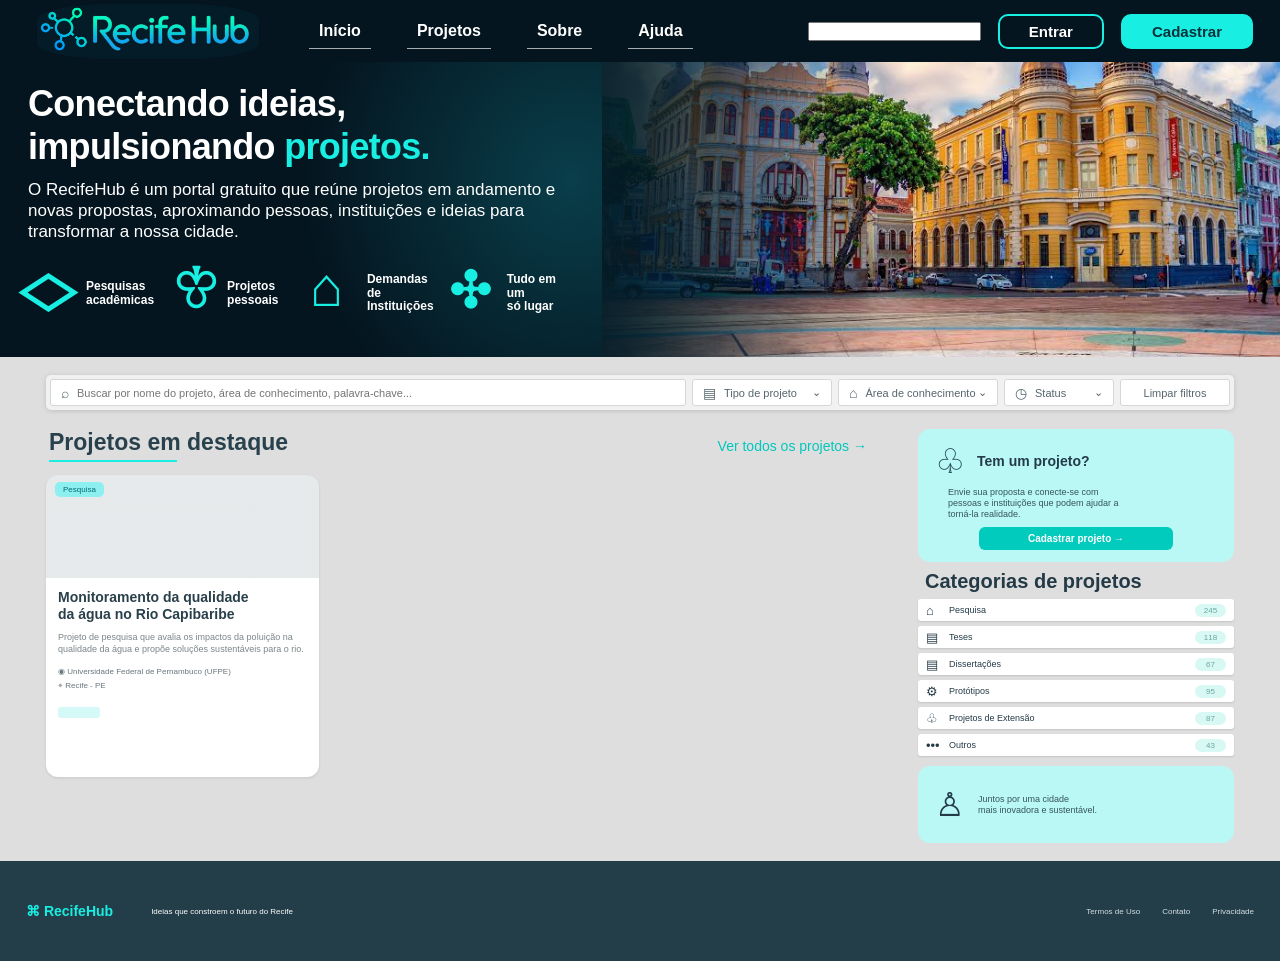
==== index.html @ e1ccffc2 "Add files via upload" ====
<!DOCTYPE html>
<html lang="pt-BR">
<head>
  <meta charset="UTF-8">
  <meta name="viewport" content="width=device-width, initial-scale=1.0">
  <title>RecifeHub</title>
  <link rel="stylesheet" href="style.css">
  <script>
    function irParaLogin() {
        window.location.href = "login.html";
    }

    function irParaCadastro() {
        window.location.href = "cadastro.html";
    }
</script>
  
</head>

<body>

  <header>
 <img src="recifehub.png" alt="imagemlogo" class="logo">
    </a>

    <nav class="nav">
      <a href="#">Início</a>
      <a href="#">Projetos</a>
      <a href="#">Sobre</a>
      <a href="#">Ajuda</a>
    </nav>

    <div class="header-actions">
      <div class="search-wrap">
        <input class="search-mini" type="search" aria-label="Pesquisar">
      </div>
      <button class="btn btn-login" onclick="window.location.href='login.html'">
    Entrar
</button>

<button class="btn btn-register" onclick="window.location.href='cadastro.html'">
    Cadastrar
</button>
    </div>
  </header>

  <section class="hero">
    <div class="hero-content">
      <h1>Conectando ideias,<br>impulsionando <span>projetos.</span></h1>

      <p class="hero-description">
        O RecifeHub é um portal gratuito que reúne projetos em andamento
        e novas propostas, aproximando pessoas, instituições e ideias para
        transformar a nossa cidade.
      </p>

      <div class="features">
        <div class="feature">
          <span class="feature-icon cap"></span>
          <span>Pesquisas<br>acadêmicas</span>
        </div>

        <div class="feature">
          <span class="feature-icon bulb"></span>
          <span>Projetos<br>pessoais</span>
        </div>

        <div class="feature">
          <span class="feature-icon bank"></span>
          <span>Demandas de<br>Instituições</span>
        </div>

        <div class="feature">
          <span class="feature-icon network"></span>
          <span>Tudo em um<br>só lugar</span>
        </div>
      </div>
    </div>

    <div class="hero-photo"></div>
  </section>

  <main>
    <div class="filters">
      <label class="filter">
        <span class="filter-icon">⌕</span>
        <input type="text" placeholder="Buscar por nome do projeto, área de conhecimento, palavra-chave...">
      </label>

      <div class="filter">
        <span class="filter-icon">▤</span>
        Tipo de projeto <span style="margin-left:auto">⌄</span>
      </div>

      <div class="filter">
        <span class="filter-icon">⌂</span>
        Área de conhecimento <span style="margin-left:auto">⌄</span>
      </div>

      <div class="filter">
        <span class="filter-icon">◷</span>
        Status <span style="margin-left:auto">⌄</span>
      </div>

      <button class="filter clear">Limpar filtros</button>
    </div>

    <div class="layout">
      <section>
        <div class="section-heading">
          <h2>Projetos em destaque</h2>
          <a href="#" class="all-projects">Ver todos os projetos →</a>
        </div>

        <article class="project-card">
          <div class="project-image">
            <span class="tag">Pesquisa</span>
          </div>

          <div class="project-body">
            <h3>Monitoramento da qualidade<br>da água no Rio Capibaribe</h3>

            <p>
              Projeto de pesquisa que avalia os impactos
              da poluição na qualidade da água e propõe
              soluções sustentáveis para o rio.
            </p>

            <div class="project-info">
              <div>◉ Universidade Federal de Pernambuco (UFPE)</div>
              <div>⌖ Recife - PE</div>
            </div>

            <div class="placeholder-tag"></div>
          </div>
        </article>
      </section>

      <aside>
        <div class="side-card">
          <div class="side-card-top">
            <span class="side-card-icon">♧</span>
            <h3>Tem um projeto?</h3>
          </div>

          <p>
            Envie sua proposta e conecte-se
            com pessoas e instituições que podem
            ajudar a torná-la realidade.
          </p>

          <a href="#" class="side-btn">Cadastrar projeto →</a>
        </div>

        <h2 class="categories-title">Categorias de projetos</h2>

        <div class="category">
          <span class="cat-icon">⌂</span>
          Pesquisa
          <span class="count">245</span>
        </div>

        <div class="category">
          <span class="cat-icon">▤</span>
          Teses
          <span class="count">118</span>
        </div>

        <div class="category">
          <span class="cat-icon">▤</span>
          Dissertações
          <span class="count">67</span>
        </div>

        <div class="category">
          <span class="cat-icon">⚙</span>
          Protótipos
          <span class="count">95</span>
        </div>

        <div class="category">
          <span class="cat-icon">♧</span>
          Projetos de Extensão
          <span class="count">87</span>
        </div>

        <div class="category">
          <span class="cat-icon">•••</span>
          Outros
          <span class="count">43</span>
        </div>

        <div class="side-card city-card">
          <span class="city-icon">♙</span>
          <p>
            Juntos por uma cidade<br>
            mais inovadora e sustentável.
          </p>
        </div>
      </aside>
    </div>
  </main>

  <footer>
    <div class="footer-logo">⌘ RecifeHub</div>
    <div>Ideias que constroem o futuro do Recife</div>

    <div class="footer-links">
      <a href="#">Termos de Uso</a>
      <a href="#">Contato</a>
      <a href="#">Privacidade</a>
    </div>
  </footer>

</body>
</html>
---- style.css ----
* {
      box-sizing: border-box;
      margin: 0;
      padding: 0;
    }

    :root {
      --dark: #04151F;
      --dark-2: #04151F;
      --cyan: #19eee2;
      --cyan-light: #b9f8f5;
      --text: #243b47;
      --muted: #74838a;
      --bg: #dedede;
      --white: #ffffff;
      --border: #d3d8da;
    }

    body {
      font-family: Arial, Helvetica, sans-serif;
      background: var(--bg);
      color: var(--text);
    }

    a {
      color: inherit;
      text-decoration: none;
    }

    /* ===== CABEÇALHO ===== */
    header {
      height: 62px;
      background: var(--dark);
      color: white;
      display: flex;
      align-items: center;
      padding: 0 27px;
      gap: 40px;
    }

    .logo {
    height: 75px;
    padding: 10px;
    border-radius: 35%;
    }

    .logo-icon {
      width: 38px;
      height: 38px;
      position: relative;
    }

    .logo-icon::before,
    .logo-icon::after {
      content: "";
      position: absolute;
      border: 2px solid var(--cyan);
      border-radius: 50%;
    }

    .logo-icon::before {
      width: 9px;
      height: 9px;
      left: 13px;
      top: 13px;
      box-shadow:
        -11px -8px 0 -1px var(--dark),
        -11px -8px 0 1px var(--cyan),
        13px -11px 0 -1px var(--dark),
        13px -11px 0 1px var(--cyan),
        15px 10px 0 -1px var(--dark),
        15px 10px 0 1px var(--cyan),
        -14px 12px 0 -1px var(--dark),
        -14px 12px 0 1px var(--cyan);
    }

    .nav {
      display: flex;
      gap: 36px;
      align-items: center;
      height: 100%;
    }

    .nav a {
      font-weight: 700;
      padding: 8px 10px;
      border-bottom: 1px solid rgba(255,255,255,.65);
    }

    .nav a:hover {
      color: var(--cyan);
      border-color: var(--cyan);
    }

    .header-actions {
      margin-left: auto;
      display: flex;
      align-items: center;
      gap: 17px;
    }

 
    
    
    

    .btn {
      height: 35px;
      padding: 0 29px;
      border-radius: 10px;
      font-weight: 700;
      font-size: 15px;
      cursor: pointer;
    }

    .btn-login {
      background: transparent;
      color: white;
      border: 2px solid var(--cyan);
    }

    .btn-register {
      background: var(--cyan);
      color: #06303a;
      border: 2px solid var(--cyan);
    }

    /* ===== HERO ===== */
    .hero {
      min-height: 295px;
      display: grid;
      grid-template-columns: 47% 53%;
      background: var(--dark);
      color: white;
    }

    .hero-content {
      padding: 20px 28px 15px;
      position: relative;
      z-index: 2;
      background:
        radial-gradient(circle at 95% 40%, rgba(11,80,93,.7), transparent 45%),
        var(--dark);
    }

    .hero h1 {
      max-width: 610px;
      font-size: 36px;
      line-height: 1.2;
      margin-bottom: 12px;
      letter-spacing: -.7px;
    }

    .hero h1 span {
      color: var(--cyan);
    }

    .hero-description {
      max-width: 610px;
      font-size: 17px;
      line-height: 1.22;
      margin-bottom: 27px;
    }

    .features {
      display: grid;
      grid-template-columns: repeat(4, 1fr);
      gap: 15px;
      max-width: 620px;
    }

    .feature {
      display: flex;
      align-items: center;
      gap: 10px;
      font-size: 12px;
      font-weight: 700;
      line-height: 1.15;
    }

    .feature-icon {
      color: var(--cyan);
      width: 48px;
      height: 48px;
      flex: 0 0 48px;
      position: relative;
    }

    .feature-icon.cap::before {
      content: "◇";
      position: absolute;
      font-size: 48px;
      transform: scaleX(1.55);
      left: 1px;
      top: -8px;
    }

    .feature-icon.bulb::before {
      content: "♧";
      position: absolute;
      font-size: 55px;
      left: 2px;
      top: -15px;
      transform: rotate(180deg);
    }

    .feature-icon.bank::before {
      content: "⌂";
      position: absolute;
      font-size: 55px;
      left: 1px;
      top: -14px;
    }

    .feature-icon.network::before {
      content: "✣";
      position: absolute;
      font-size: 50px;
      left: 0;
      top: -7px;
    }

    .hero-photo {
      position: relative;
      overflow: hidden;
      background:
        linear-gradient(90deg, rgba(4,31,42,.82) 0%, rgba(4,31,42,.35) 20%, rgba(4,31,42,0) 45%),
        url("images.jpeg")
        center/cover no-repeat;
    }

    .hero-photo::after {
      content: "";
      position: absolute;
      inset: 0;
      background: linear-gradient(90deg, rgba(3,28,38,.75), transparent 34%);
      pointer-events: none;
    }

    /* ===== CONTEÚDO ===== */
    main {
      padding: 18px 46px 10px;
    }

    .filters {
      display: grid;
      grid-template-columns: 1fr 140px 160px 110px 110px;
      gap: 6px;
      background: #f1f1f1;
      border-radius: 5px;
      padding: 4px;
      box-shadow: 0 1px 5px rgba(0,0,0,.14);
      margin-bottom: 19px;
    }

    .filter {
      height: 27px;
      border: 1px solid #d3d7d9;
      border-radius: 3px;
      background: white;
      color: #56666d;
      display: flex;
      align-items: center;
      padding: 0 10px;
      font-size: 11px;
    }

    .filter input {
      width: 100%;
      border: 0;
      outline: 0;
      font-size: 11px;
    }

    .filter-icon {
      margin-right: 8px;
      font-size: 14px;
    }

    .clear {
      justify-content: center;
    }

    .layout {
      display: grid;
      grid-template-columns: 1fr 316px;
      gap: 48px;
    }

    .section-heading {
      display: flex;
      justify-content: space-between;
      align-items: center;
      margin: 0 3px 13px;
    }

    .section-heading h2 {
      font-size: 23px;
      color: #29414c;
    }

    .section-heading h2::after {
      content: "";
      display: block;
      width: 128px;
      height: 2px;
      margin-top: 4px;
      background: var(--cyan);
    }

    .all-projects {
      color: #00c7bd;
      font-size: 14px;
      font-weight: 500;
    }

    .project-card {
      width: 273px;
      min-height: 302px;
      background: white;
      border-radius: 12px;
      overflow: hidden;
      box-shadow: 0 1px 3px rgba(0,0,0,.1);
    }

    .project-image {
      height: 103px;
      background:
        linear-gradient(rgba(10,45,58,.1), rgba(10,45,58,.1)),
        url("https://images.unsplash.com/photo-1516939884455-1445c8652f83?auto=format&fit=crop&w=700&q=85")
        center/cover;
      position: relative;
    }

    .tag {
      position: absolute;
      top: 7px;
      left: 9px;
      background: #8eeff0;
      color: #006d70;
      border-radius: 5px;
      padding: 3px 8px;
      font-size: 8px;
    }

    .project-body {
      padding: 11px 12px;
    }

    .project-body h3 {
      font-size: 14px;
      line-height: 1.18;
      margin-bottom: 9px;
      color: #29404a;
    }

    .project-body p {
      color: #7b8589;
      font-size: 9px;
      line-height: 1.35;
      margin-bottom: 10px;
    }

    .project-info {
      color: #68757a;
      font-size: 8px;
      line-height: 1.7;
    }

    .project-info div::before {
      margin-right: 5px;
    }

    .placeholder-tag {
      width: 42px;
      height: 11px;
      border-radius: 3px;
      background: #d5f9f6;
      margin-top: 14px;
    }

    /* ===== LATERAL ===== */
    .side-card {
      background: var(--cyan-light);
      border-radius: 12px;
      padding: 12px 17px;
      min-height: 115px;
      margin-bottom: 8px;
    }

    .side-card-top {
      display: flex;
      align-items: center;
      gap: 12px;
      margin-bottom: 6px;
    }

    .side-card-icon {
      font-size: 34px;
      color: #264a54;
    }

    .side-card h3 {
      font-size: 14px;
    }

    .side-card p {
      font-size: 9px;
      line-height: 1.2;
      margin-left: 13px;
      max-width: 180px;
      color: #36545c;
    }

    .side-btn {
      display: block;
      background: #00cbbd;
      color: white;
      text-align: center;
      border-radius: 6px;
      font-size: 10px;
      padding: 6px;
      margin: 8px auto 0;
      width: 194px;
      font-weight: 700;
    }

    .categories-title {
      font-size: 20px;
      margin: 6px 7px 6px;
    }

    .category {
      height: 22px;
      background: white;
      border-radius: 3px;
      margin-bottom: 5px;
      display: flex;
      align-items: center;
      padding: 0 8px;
      font-size: 9px;
      box-shadow: 0 1px 2px rgba(0,0,0,.12);
    }

    .category .cat-icon {
      width: 23px;
      font-size: 13px;
    }

    .category .count {
      margin-left: auto;
      min-width: 31px;
      text-align: center;
      border-radius: 8px;
      background: #d7f8f3;
      color: #6ba6a0;
      font-size: 8px;
      padding: 2px 5px;
    }

    .city-card {
      margin-top: 10px;
      min-height: 77px;
      display: flex;
      align-items: center;
      gap: 13px;
      padding: 10px 17px;
    }

    .city-icon {
      font-size: 33px;
    }

    .city-card p {
      margin: 0;
      font-size: 9px;
      max-width: 150px;
    }

    /* ===== RODAPÉ ===== */
    footer {
      height: 100px;
      background: #233e49;
      color: white;
      display: flex;
      align-items: center;
      padding: 0 26px;
      font-size: 8px;
    }

    .footer-logo {
      color: var(--cyan);
      font-size: 14px;
      font-weight: 700;
      margin-right: 38px;
    }

    .footer-links {
      margin-left: auto;
      display: flex;
      gap: 22px;
      color: #d4dfe1;
    }

    /* ===== RESPONSIVIDADE ===== */
    @media (max-width: 1100px) {
      header {
        gap: 15px;
      }

      .logo {
        min-width: 160px;
      }

      .nav {
        gap: 12px;
      }

      .search-mini {
        width: 200px;
      }

      .hero {
        grid-template-columns: 55% 45%;
      }

      .features {
        gap: 5px;
      }

      .layout {
        gap: 25px;
      }
    }

    @media (max-width: 800px) {
      header {
        height: auto;
        min-height: 62px;
        flex-wrap: wrap;
        padding: 10px 18px;
      }

      .nav {
        order: 3;
        width: 100%;
        justify-content: center;
      }

      .header-actions {
        margin-left: auto;
      }

      .search-wrap {
        display: none;
      }

      .hero {
        grid-template-columns: 1fr;
      }

      .hero-photo {
        height: 230px;
        order: -1;
      }

      .features {
        grid-template-columns: repeat(2, 1fr);
      }

      .layout {
        grid-template-columns: 1fr;
      }

      .project-card {
        width: 100%;
        max-width: 360px;
      }

      main {
        padding: 15px 20px;
      }

      .filters {
        grid-template-columns: 1fr 1fr;
      }
    }

    @media (max-width: 480px) {
      .logo {
        font-size: 24px;
      }

      .btn {
        padding: 0 14px;
      }

      .hero h1 {
        font-size: 29px;
      }

      .hero-description {
        font-size: 15px;
      }

      .filters {
        grid-template-columns: 1fr;
      }

      .section-heading {
        gap: 10px;
      }

      .section-heading h2 {
        font-size: 19px;
      }

      .all-projects {
        font-size: 12px;
      }

      .footer-links {
        display: none;
      }
    }
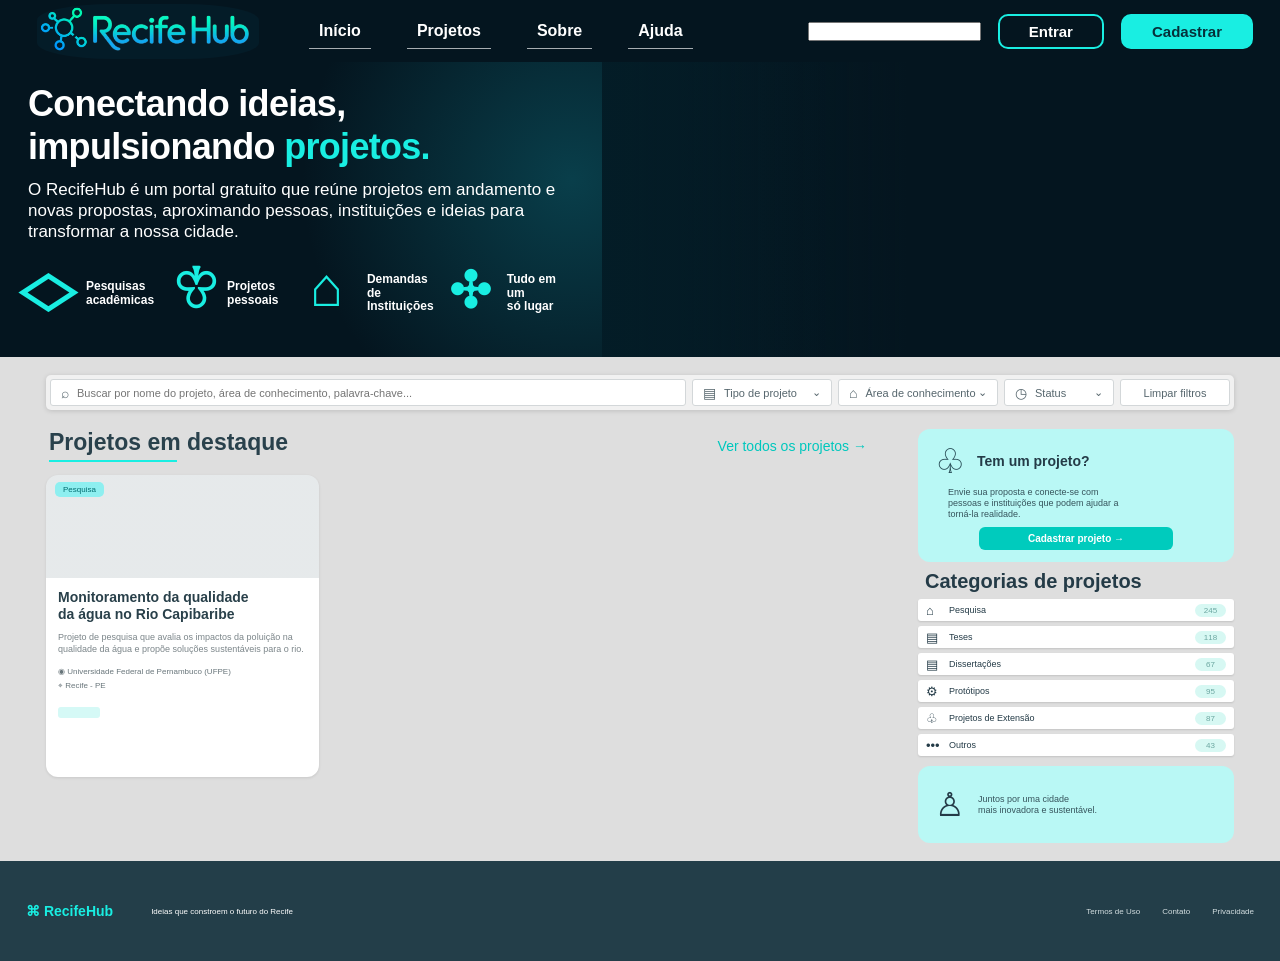
==== commit 3ca356cd: "organiza pastas e adiciona .gitignore" ====
--- a/index.html
+++ b/index.html
@@ -20,7 +20,7 @@
 <body>
 
   <header>
- <img src="recifehub.png" alt="imagemlogo" class="logo">
+ <img src="imagens/recifehub.png" alt="imagemlogo" class="logo">
     </a>
 
     <nav class="nav">
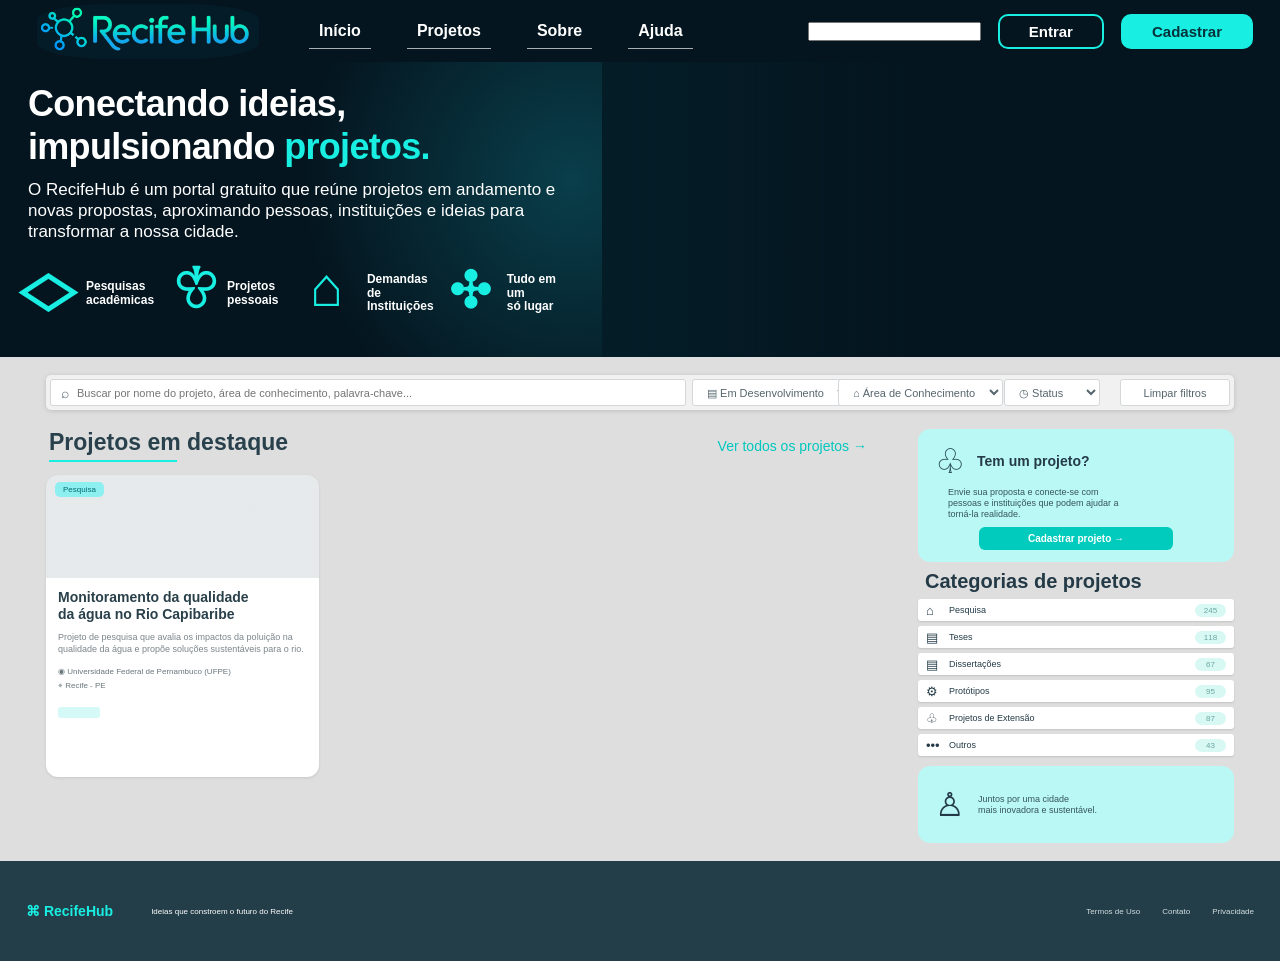
==== commit db08d87d: "Implement filter clearing functionality in index.html Forma feitas alterações nas barras de buscar, " ====
--- a/index.html
+++ b/index.html
@@ -13,6 +13,18 @@
     function irParaCadastro() {
         window.location.href = "cadastro.html";
     }
+
+    function limparFiltros() {
+    // Limpa os campos de texto
+    document.querySelectorAll('.filters input[type="text"]').forEach(campo => {
+        campo.value = "";
+    });
+
+    // Volta os selects para a primeira opção
+    document.querySelectorAll('.filters select').forEach(select => {
+        select.selectedIndex = 0;
+    });
+}
 </script>
   
 </head>
@@ -87,22 +99,35 @@
         <input type="text" placeholder="Buscar por nome do projeto, área de conhecimento, palavra-chave...">
       </label>
 
-      <div class="filter">
-        <span class="filter-icon">▤</span>
-        Tipo de projeto <span style="margin-left:auto">⌄</span>
-      </div>
-
-      <div class="filter">
-        <span class="filter-icon">⌂</span>
-        Área de conhecimento <span style="margin-left:auto">⌄</span>
-      </div>
-
-      <div class="filter">
-        <span class="filter-icon">◷</span>
-        Status <span style="margin-left:auto">⌄</span>
-      </div>
-
-      <button class="filter clear">Limpar filtros</button>
+      <div>
+       <select class="filter" id="subject" name="subject">
+            <option value=" Em Desenvolvimento"><span class="feature-icon">▤ </span>Em Desenvolvimento</option>
+            <option value="Pronto">Pronto</option>
+            <option value="Fase Incial">Fase Incial</option>
+        </select>
+      </div>
+
+      
+
+     <div>
+       <select class="filter" id="subject" name="subject">
+            <option value=" Em Desenvolvimento"><span class="feature-icon">⌂ </span>Área de Conhecimento</option>
+            <option value="Pronto">Pronto</option>
+            <option value="Fase Incial">Fase Incial</option>
+        </select>
+      </div>
+ 
+        <div>
+       <select class="filter" id="subject" name="subject">
+            <option value=" Em Desenvolvimento"><span class="feature-icon">◷ </span>Status</option>
+            <option value="Pronto">Pronto</option>
+            <option value="Fase Incial">Fase Incial</option>
+        </select>
+      </div>
+
+      <button type="button" class="filter clear" onclick="limparFiltros()">
+    Limpar filtros
+</button>
     </div>
 
     <div class="layout">
@@ -213,4 +238,4 @@
   </footer>
 
 </body>
-</html>+</html>
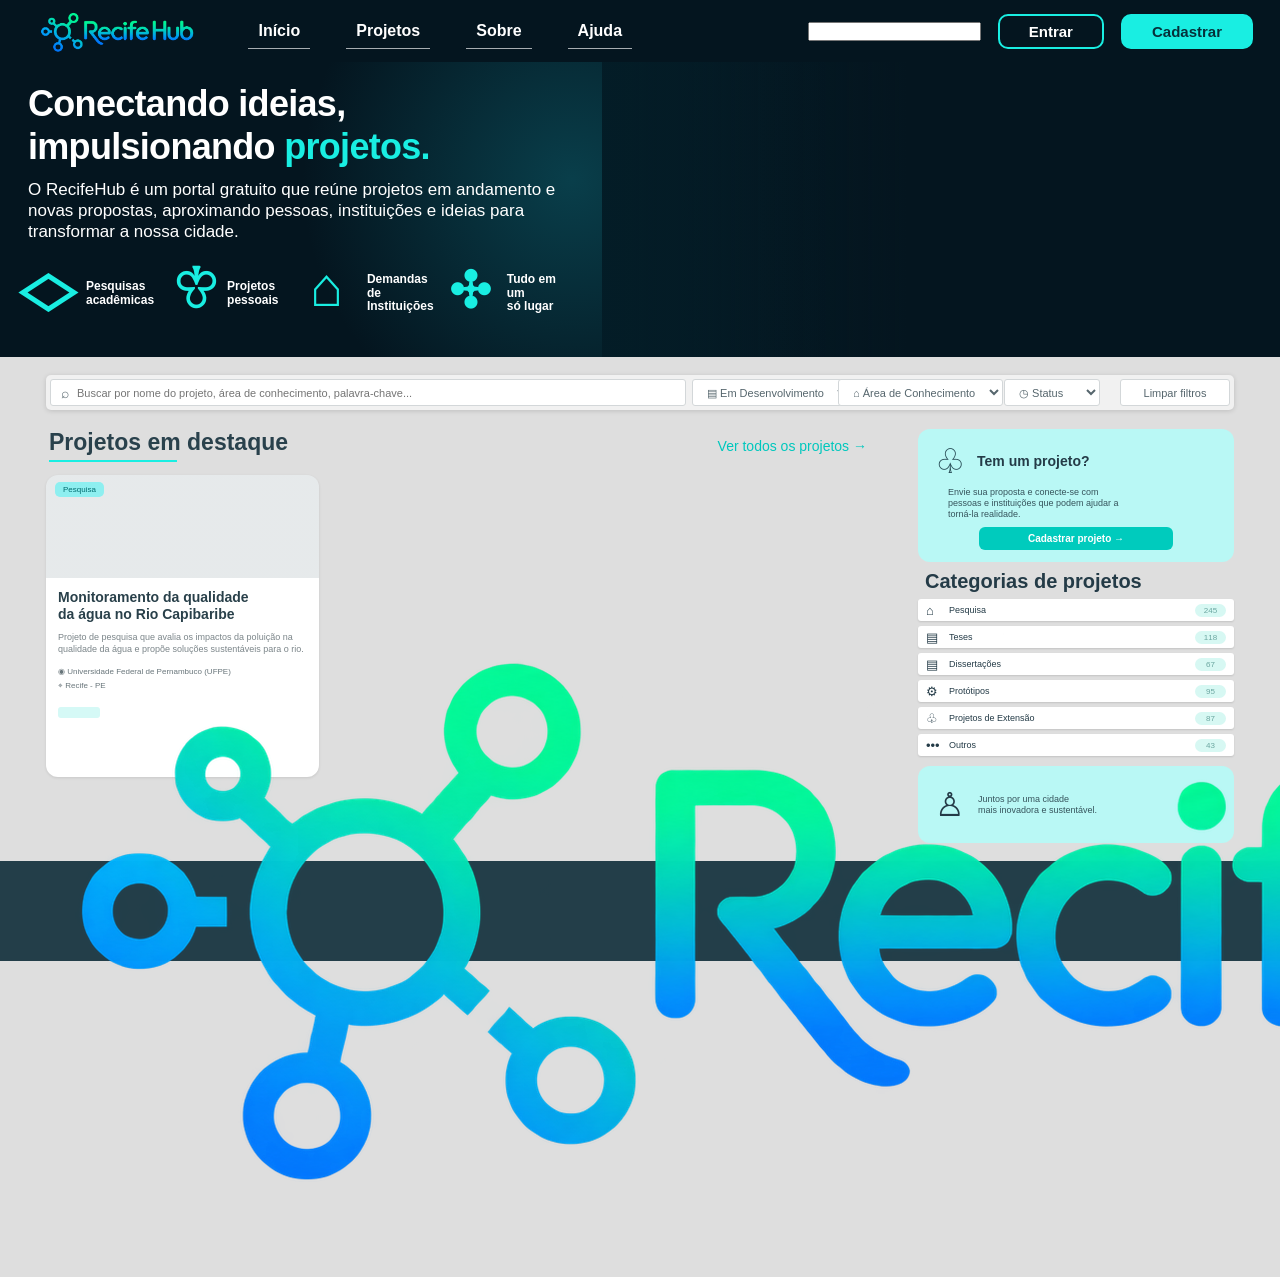
==== commit 71de0b28: "Fix HTML formatting and update image sources" ====
--- a/index.html
+++ b/index.html
@@ -32,7 +32,7 @@
 <body>
 
   <header>
- <img src="imagens/recifehub.png" alt="imagemlogo" class="logo">
+ <img src="imagens/Logo RecifeHub.png" alt="imagemlogo" class="logo">
     </a>
 
     <nav class="nav">
@@ -227,7 +227,7 @@
   </main>
 
   <footer>
-    <div class="footer-logo">⌘ RecifeHub</div>
+    <img src="imagens/Logo RecifeHub.png" alt="logofooter" class="footer-logo">
     <div>Ideias que constroem o futuro do Recife</div>
 
     <div class="footer-links">
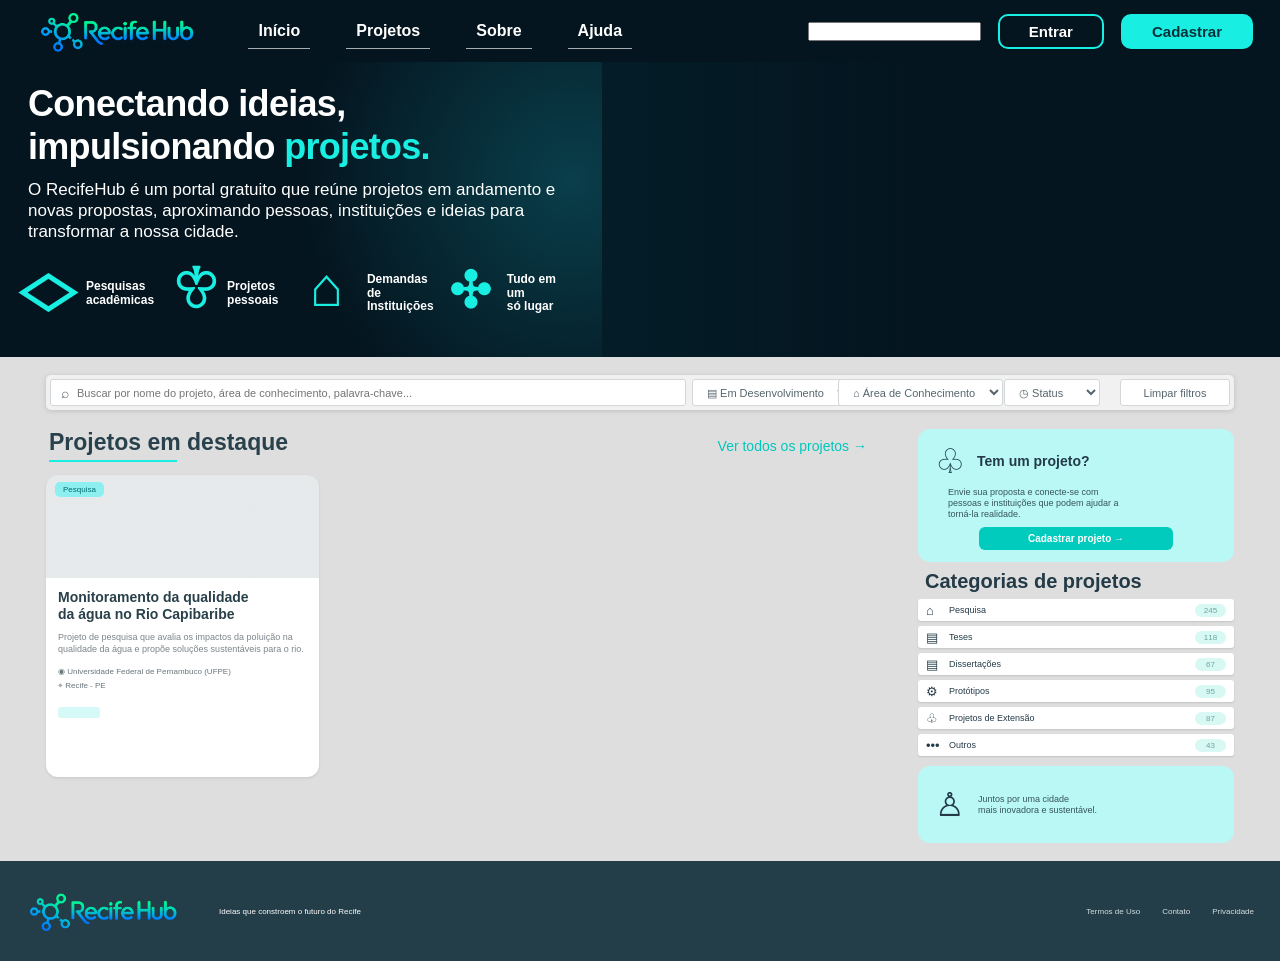
==== commit f28dafc5: "corrige logo recifehub no footer" ====
--- a/index.html
+++ b/index.html
@@ -227,7 +227,7 @@
   </main>
 
   <footer>
-    <img src="imagens/Logo RecifeHub.png" alt="logofooter" class="footer-logo">
+    <img src="imagens/Logo RecifeHub.png" alt="RecifeHub" class="footer-logo">
     <div>Ideias que constroem o futuro do Recife</div>
 
     <div class="footer-links">
--- a/style.css
+++ b/style.css
@@ -489,9 +489,9 @@
     }
 
     .footer-logo {
-      color: var(--cyan);
-      font-size: 14px;
-      font-weight: 700;
+      width: 155px;
+      height: auto;
+      flex-shrink: 0;
       margin-right: 38px;
     }
 
@@ -618,6 +618,10 @@
       .all-projects {
         font-size: 12px;
       }
+      .footer-logo {
+        width: 110px;
+        margin-right: 16px;
+      }
 
       .footer-links {
         display: none;
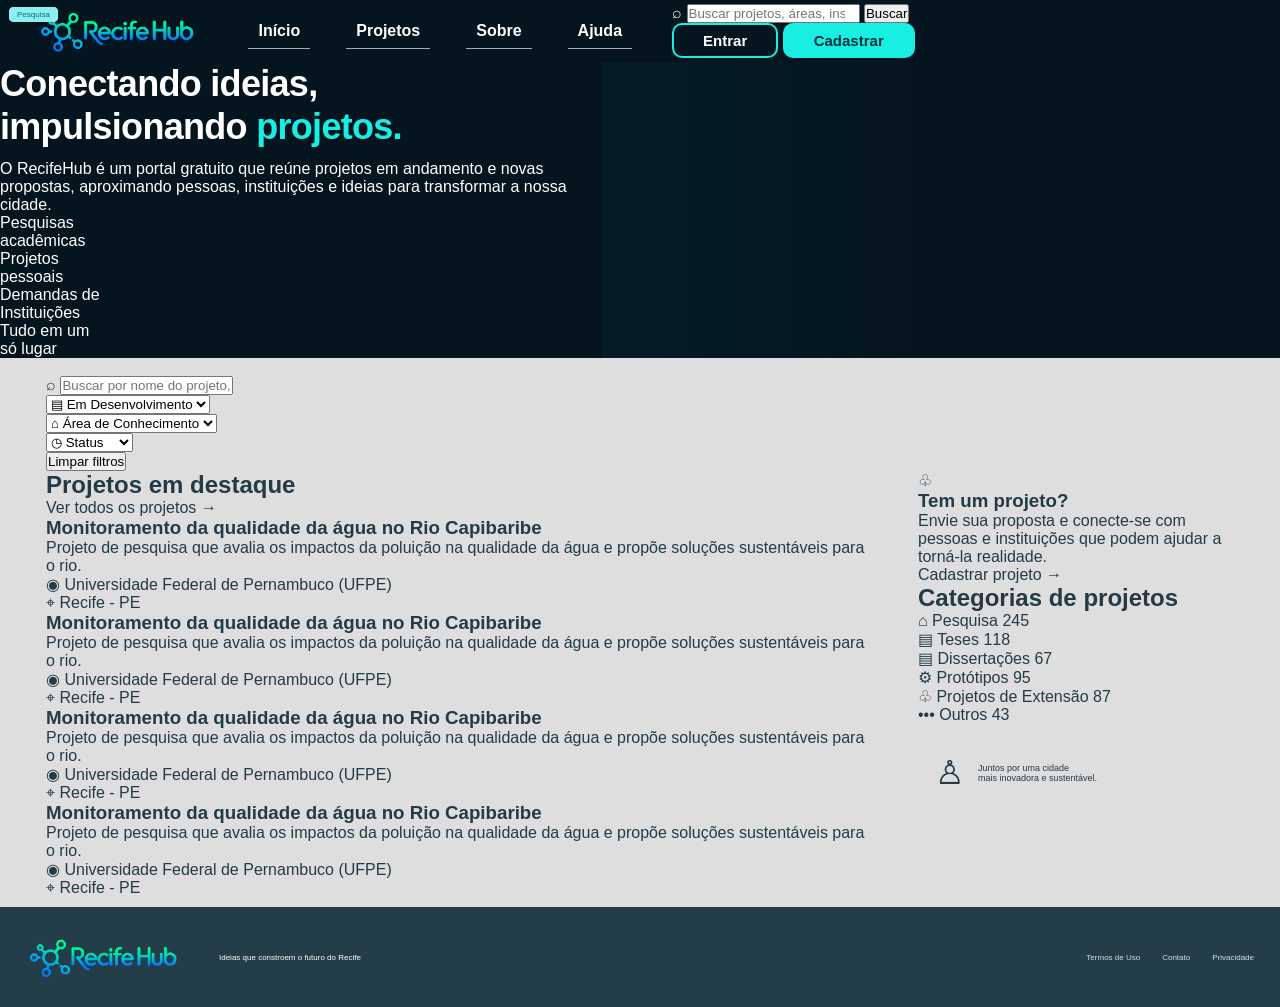
==== commit e83e8f01: "Refactor index.html structure and content Foi feito toda html para facilitar o uso" ====
--- a/index.html
+++ b/index.html
@@ -1,39 +1,20 @@
 <!DOCTYPE html>
 <html lang="pt-BR">
+
 <head>
   <meta charset="UTF-8">
   <meta name="viewport" content="width=device-width, initial-scale=1.0">
   <title>RecifeHub</title>
   <link rel="stylesheet" href="style.css">
   <script>
-    function irParaLogin() {
-        window.location.href = "login.html";
-    }
-
-    function irParaCadastro() {
-        window.location.href = "cadastro.html";
-    }
-
-    function limparFiltros() {
-    // Limpa os campos de texto
-    document.querySelectorAll('.filters input[type="text"]').forEach(campo => {
-        campo.value = "";
-    });
-
-    // Volta os selects para a primeira opção
-    document.querySelectorAll('.filters select').forEach(select => {
-        select.selectedIndex = 0;
-    });
-}
-</script>
-  
+  </script>
 </head>
 
 <body>
 
   <header>
- <img src="imagens/Logo RecifeHub.png" alt="imagemlogo" class="logo">
-    </a>
+    <img src="imagens/Logo RecifeHub.png" alt="imagemlogo" class="logo">
+
 
     <nav class="nav">
       <a href="#">Início</a>
@@ -42,129 +23,205 @@
       <a href="#">Ajuda</a>
     </nav>
 
-    <div class="header-actions">
-      <div class="search-wrap">
-        <input class="search-mini" type="search" aria-label="Pesquisar">
-      </div>
+    <div class="barra">
+      <form class="pesquisa" role="search" action="projetos.html" method="get">
+        <span class="pesquisa-icone" aria-hidden="true">⌕</span>
+        <input type="search" class="pesquisa-barra" name="q" placeholder="Buscar projetos, áreas, instituições..."
+          aria-label="Pesquisar projeto" autocomplete="off">
+        <button type="button" class="pesquisa-limpar" aria-label="Limpar busca" hidden>×</button>
+        <button type="submit" class="pesquisa-btn">Buscar</button>
+      </form>
+
       <button class="btn btn-login" onclick="window.location.href='login.html'">
-    Entrar
-</button>
-
-<button class="btn btn-register" onclick="window.location.href='cadastro.html'">
-    Cadastrar
-</button>
+        Entrar
+      </button>
+
+      <button class="btn btn-register" onclick="window.location.href='cadastro.html'">
+        Cadastrar
+      </button>
     </div>
   </header>
 
   <section class="hero">
-    <div class="hero-content">
+    <div class="hero-conteudo">
       <h1>Conectando ideias,<br>impulsionando <span>projetos.</span></h1>
 
-      <p class="hero-description">
+      <p class="hero-descricao">
         O RecifeHub é um portal gratuito que reúne projetos em andamento
         e novas propostas, aproximando pessoas, instituições e ideias para
         transformar a nossa cidade.
       </p>
 
-      <div class="features">
-        <div class="feature">
-          <span class="feature-icon cap"></span>
+      <div class="caracters">
+        <div class="caracter">
+          <span class="caracter-icone cap"></span>
           <span>Pesquisas<br>acadêmicas</span>
         </div>
 
-        <div class="feature">
-          <span class="feature-icon bulb"></span>
+        <div class="caracter">
+          <span class="caracter-icone bulb"></span>
           <span>Projetos<br>pessoais</span>
         </div>
 
-        <div class="feature">
-          <span class="feature-icon bank"></span>
+        <div class="caracter">
+          <span class="caracter-icone bank"></span>
           <span>Demandas de<br>Instituições</span>
         </div>
 
-        <div class="feature">
-          <span class="feature-icon network"></span>
+        <div class="caracter">
+          <span class="caracter-icone network"></span>
           <span>Tudo em um<br>só lugar</span>
         </div>
       </div>
     </div>
 
     <div class="hero-photo"></div>
+
+
   </section>
-
+  <!-- Conteudo-->
   <main>
-    <div class="filters">
-      <label class="filter">
-        <span class="filter-icon">⌕</span>
+    <!--filtros de pesquisa-->
+    <div class="filtros">
+      <label class="filtro">
+        <span class="filtro-icones">⌕</span>
         <input type="text" placeholder="Buscar por nome do projeto, área de conhecimento, palavra-chave...">
       </label>
 
       <div>
-       <select class="filter" id="subject" name="subject">
-            <option value=" Em Desenvolvimento"><span class="feature-icon">▤ </span>Em Desenvolvimento</option>
-            <option value="Pronto">Pronto</option>
-            <option value="Fase Incial">Fase Incial</option>
+        <select class="filtro" id="subject" name="subject">
+          <option value=" Em Desenvolvimento"><span class="filtro-icones">▤ </span>Em Desenvolvimento</option>
+          <option value="Pronto">Pronto</option>
+          <option value="Fase Incial">Fase Incial</option>
         </select>
       </div>
 
-      
-
-     <div>
-       <select class="filter" id="subject" name="subject">
-            <option value=" Em Desenvolvimento"><span class="feature-icon">⌂ </span>Área de Conhecimento</option>
-            <option value="Pronto">Pronto</option>
-            <option value="Fase Incial">Fase Incial</option>
+
+
+      <div>
+        <select class="filtro" id="subject" name="subject">
+          <option value=" Em Desenvolvimento"><span class="filtro-icones">⌂ </span>Área de Conhecimento</option>
+          <option value="Pronto">Pronto</option>
+          <option value="Fase Incial">Fase Incial</option>
         </select>
       </div>
- 
-        <div>
-       <select class="filter" id="subject" name="subject">
-            <option value=" Em Desenvolvimento"><span class="feature-icon">◷ </span>Status</option>
-            <option value="Pronto">Pronto</option>
-            <option value="Fase Incial">Fase Incial</option>
+
+      <div>
+        <select class="filtro" id="subject" name="subject">
+          <option value=" Em Desenvolvimento"><span class="filtro-icones">◷ </span>Status</option>
+          <option value="Pronto">Pronto</option>
+          <option value="Fase Incial">Fase Incial</option>
         </select>
       </div>
 
-      <button type="button" class="filter clear" onclick="limparFiltros()">
-    Limpar filtros
-</button>
+      <button type="button" class="filtro clear" onclick="limparFiltros()">Limpar filtros</button>
     </div>
 
     <div class="layout">
       <section>
-        <div class="section-heading">
+        <div class="section-cabecalho">
           <h2>Projetos em destaque</h2>
-          <a href="#" class="all-projects">Ver todos os projetos →</a>
-        </div>
-
-        <article class="project-card">
-          <div class="project-image">
-            <span class="tag">Pesquisa</span>
-          </div>
-
-          <div class="project-body">
-            <h3>Monitoramento da qualidade<br>da água no Rio Capibaribe</h3>
-
-            <p>
-              Projeto de pesquisa que avalia os impactos
-              da poluição na qualidade da água e propõe
-              soluções sustentáveis para o rio.
-            </p>
-
-            <div class="project-info">
-              <div>◉ Universidade Federal de Pernambuco (UFPE)</div>
-              <div>⌖ Recife - PE</div>
-            </div>
-
-            <div class="placeholder-tag"></div>
-          </div>
-        </article>
+          <a href="#" class="todos-projetos">Ver todos os projetos →</a>
+        </div>
+
+        <div class="projetos-grid">
+
+    <article class="projeto-card">
+        <div class="projeto-image">
+            <span class="tag">Pesquisa</span>
+        </div>
+
+        <div class="projeto-body">
+            <h3>Monitoramento da qualidade da água no Rio Capibaribe</h3>
+
+            <p>
+                Projeto de pesquisa que avalia os impactos
+                da poluição na qualidade da água e propõe
+                soluções sustentáveis para o rio.
+            </p>
+
+            <div class="projeto-info">
+                <div>◉ Universidade Federal de Pernambuco (UFPE)</div>
+                <div>⌖ Recife - PE</div>
+            </div>
+        </div>
+    </article>
+
+    <!-- Outros projetos seguem o mesmo padrão -->
+     <article class="projeto-card">
+        <div class="projeto-image">
+            <span class="tag">Pesquisa</span>
+        </div>
+
+        <div class="projeto-body">
+            <h3>Monitoramento da qualidade da água no Rio Capibaribe</h3>
+
+            <p>
+                Projeto de pesquisa que avalia os impactos
+                da poluição na qualidade da água e propõe
+                soluções sustentáveis para o rio.
+            </p>
+
+            <div class="projeto-info">
+                <div>◉ Universidade Federal de Pernambuco (UFPE)</div>
+                <div>⌖ Recife - PE</div>
+            </div>
+        </div>
+    </article>
+
+    <!-- Outros projetos seguem o mesmo padrão -->
+     <article class="projeto-card">
+        <div class="projeto-image">
+            <span class="tag">Pesquisa</span>
+        </div>
+
+        <div class="projeto-body">
+            <h3>Monitoramento da qualidade da água no Rio Capibaribe</h3>
+
+            <p>
+                Projeto de pesquisa que avalia os impactos
+                da poluição na qualidade da água e propõe
+                soluções sustentáveis para o rio.
+            </p>
+
+            <div class="projeto-info">
+                <div>◉ Universidade Federal de Pernambuco (UFPE)</div>
+                <div>⌖ Recife - PE</div>
+            </div>
+        </div>
+    </article>
+
+    <!-- Outros projetos seguem o mesmo padrão -->
+      <article class="projeto-card">
+        <div class="projeto-image">
+            <span class="tag">Pesquisa</span>
+        </div>
+
+        <div class="projeto-body">
+            <h3>Monitoramento da qualidade da água no Rio Capibaribe</h3>
+
+            <p>
+                Projeto de pesquisa que avalia os impactos
+                da poluição na qualidade da água e propõe
+                soluções sustentáveis para o rio.
+            </p>
+
+            <div class="projeto-info">
+                <div>◉ Universidade Federal de Pernambuco (UFPE)</div>
+                <div>⌖ Recife - PE</div>
+            </div>
+        </div>
+    </article>
+
+    <!-- Outros projetos seguem o mesmo padrão -->
+
+</div>
       </section>
 
       <aside>
-        <div class="side-card">
-          <div class="side-card-top">
-            <span class="side-card-icon">♧</span>
+        <div class="cartao-lado">
+          <div class="cartao-lado-topo">
+            <span class="cartao-lado-icone">♧</span>
             <h3>Tem um projeto?</h3>
           </div>
 
@@ -174,48 +231,48 @@
             ajudar a torná-la realidade.
           </p>
 
-          <a href="#" class="side-btn">Cadastrar projeto →</a>
-        </div>
-
-        <h2 class="categories-title">Categorias de projetos</h2>
-
-        <div class="category">
+          <a href="#" class="lado-btn">Cadastrar projeto →</a>
+        </div>
+
+        <h2 class="categoria-titulo">Categorias de projetos</h2>
+
+        <div class="categoria">
           <span class="cat-icon">⌂</span>
           Pesquisa
           <span class="count">245</span>
         </div>
 
-        <div class="category">
+        <div class="categoria">
           <span class="cat-icon">▤</span>
           Teses
           <span class="count">118</span>
         </div>
 
-        <div class="category">
+        <div class="categoria">
           <span class="cat-icon">▤</span>
           Dissertações
           <span class="count">67</span>
         </div>
 
-        <div class="category">
+        <div class="categoria">
           <span class="cat-icon">⚙</span>
           Protótipos
           <span class="count">95</span>
         </div>
 
-        <div class="category">
+        <div class="categoria">
           <span class="cat-icon">♧</span>
           Projetos de Extensão
           <span class="count">87</span>
         </div>
 
-        <div class="category">
+        <div class="categoria">
           <span class="cat-icon">•••</span>
           Outros
           <span class="count">43</span>
         </div>
 
-        <div class="side-card city-card">
+        <div class="cartao-lado city-card">
           <span class="city-icon">♙</span>
           <p>
             Juntos por uma cidade<br>
@@ -238,4 +295,5 @@
   </footer>
 
 </body>
+
 </html>
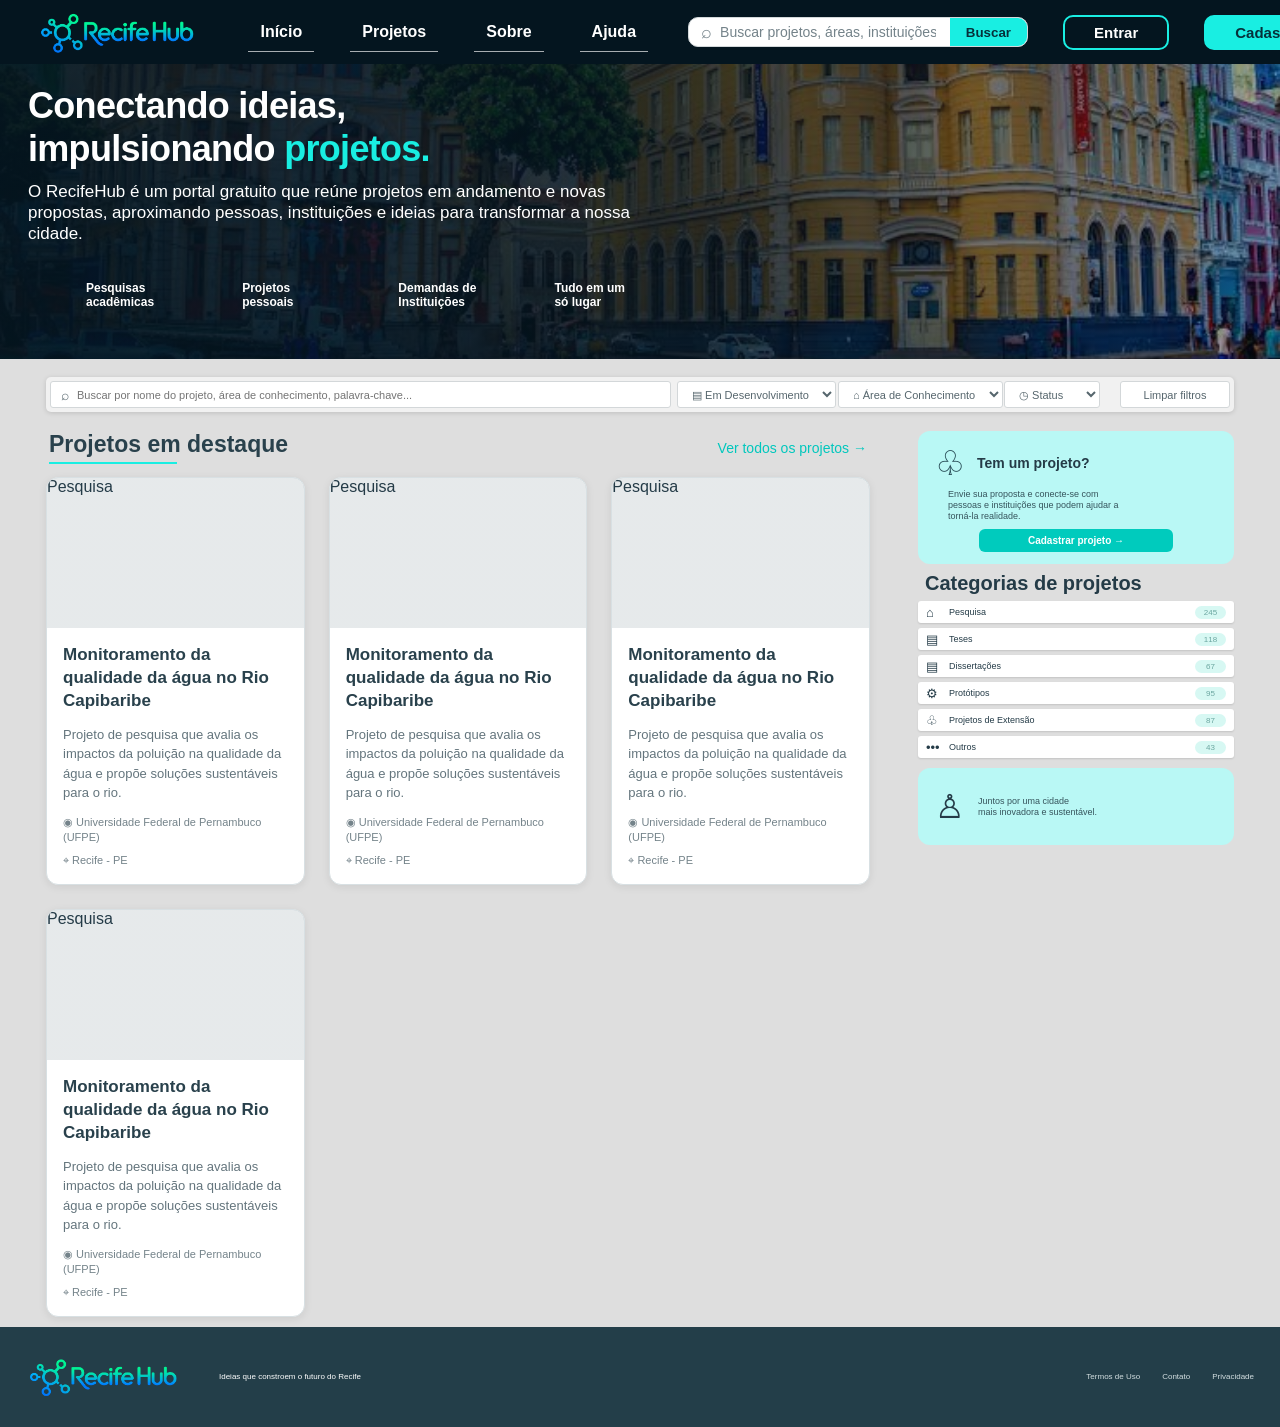
==== commit 6a2ff164: "Update index.html" ====
--- a/index.html
+++ b/index.html
@@ -17,10 +17,10 @@
 
 
     <nav class="nav">
-      <a href="#">Início</a>
-      <a href="#">Projetos</a>
-      <a href="#">Sobre</a>
-      <a href="#">Ajuda</a>
+      <a href="index.html">Início</a>
+      <a href="projetos.html">Projetos</a>
+      <a href="sobre.html">Sobre</a>
+      <a href="ajuda.html">Ajuda</a>
     </nav>
 
     <div class="barra">
--- a/style.css
+++ b/style.css
@@ -1,410 +1,389 @@
-    * {
-      box-sizing: border-box;
-      margin: 0;
-      padding: 0;
-    }
-
-    :root {
-      --dark: #04151F;
-      --dark-2: #04151F;
-      --cyan: #19eee2;
-      --cyan-light: #b9f8f5;
-      --text: #243b47;
-      --muted: #74838a;
-      --bg: #dedede;
-      --white: #ffffff;
-      --border: #d3d8da;
-    }
-
-    body {
-      font-family: Arial, Helvetica, sans-serif;
-      background: var(--bg);
-      color: var(--text);
-    }
-
-    a {
-      color: inherit;
-      text-decoration: none;
-    }
-
-    /* ===== CABEÇALHO ===== */
-    header {
-      height: 62px;
-      background: var(--dark);
-      color: white;
-      display: flex;
-      align-items: center;
-      padding: 0 27px;
-      gap: 40px;
-    }
-
-    .logo {
-    height: 75px;
-    padding: 10px;
-    border-radius: 35%;
-    }
-
-    .logo-icon {
-      width: 38px;
-      height: 38px;
-      position: relative;
-    }
-
-    .logo-icon::before,
-    .logo-icon::after {
-      content: "";
-      position: absolute;
-      border: 2px solid var(--cyan);
-      border-radius: 50%;
-    }
-
-    .logo-icon::before {
-      width: 9px;
-      height: 9px;
-      left: 13px;
-      top: 13px;
-      box-shadow:
-        -11px -8px 0 -1px var(--dark),
-        -11px -8px 0 1px var(--cyan),
-        13px -11px 0 -1px var(--dark),
-        13px -11px 0 1px var(--cyan),
-        15px 10px 0 -1px var(--dark),
-        15px 10px 0 1px var(--cyan),
-        -14px 12px 0 -1px var(--dark),
-        -14px 12px 0 1px var(--cyan);
-    }
-
-    .nav {
-      display: flex;
-      gap: 36px;
-      align-items: center;
-      height: 100%;
-    }
-
-    .nav a {
-      font-weight: 700;
-      padding: 8px 10px;
-      border-bottom: 1px solid rgba(255,255,255,.65);
-    }
-
-    .nav a:hover {
-      color: var(--cyan);
-      border-color: var(--cyan);
-    }
-
-    .header-actions {
-      margin-left: auto;
-      display: flex;
-      align-items: center;
-      gap: 17px;
-    }
-
+ * {
+     box-sizing: border-box;
+     margin: 0;
+     padding: 0;
+ }
+
+ :root {
+     --dark: #04151F;
+     --dark-2: #04151F;
+     --cyan: #19eee2;
+     --cyan-light: #b9f8f5;
+     --text: #243b47;
+     --muted: #74838a;
+     --bg: #dedede;
+     --white: #ffffff;
+     --border: #d3d8da;
+ }
+
+ body {
+     font-family: Arial, Helvetica, sans-serif;
+     background: var(--bg);
+     color: var(--text);
+ }
+
+ a {
+     color: inherit;
+     text-decoration: none;
+ }
+
+ /* ===== CABEÇALHO ===== */
+
+ header {
+     height: 64px;
+     background: var(--dark);
+     color: white;
+     display: flex;
+     align-items: center;
+     padding: 0 27px;
+     gap: 40px;
+ }
+
+ .logo {
+     height: 75px;
+     padding: 10px;
+     border-radius: 35%;
+ }
+
+ .nav {
+     display: flex;
+     gap: 36px;
+     align-items: center
+ }
+
+ .nav a {
+     font-weight: 700;
+     padding: 10px 12px;
+     border-bottom: 1px solid rgba(255, 255, 255, .65);
+ }
+
+ .nav a:hover {
+     color: var(--cyan);
+     border-color: var(--cyan);
+ }
+
+ .barra {
+     margin-left: auto;
+     display: flex;
+     align-items: center;
+     gap: 35px;
+ }
+
+ .btn {
+     height: 35px;
+     padding: 0 29px;
+     border-radius: 10px;
+     font-weight: 700;
+     font-size: 15px;
+     cursor: pointer;
+ }
+
+ .btn-login {
+     background: transparent;
+     color: white;
+     border: 2px solid var(--cyan);
+ }
+
+ .btn-register {
+     background: var(--cyan);
+     color: #06303a;
+     border: 2px solid var(--cyan);
+ }
+
+ /* ===== Pesquisa ===== */
+
+
+ .pesquisa {
+     display: flex;
+     align-items: center;
+     height: 30px;
+     background: #fff;
+     border: 1px solid var(--border);
+     border-radius: 10px;
+     overflow: hidden;
+     width: 340px;
+     max-width: 100%;
+ }
+
+
+
+ .pesquisa-icone {
+     padding: 0 8px 0 12px;
+     color: var(--muted);
+     font-size: 18px;
+ }
+
+ .pesquisa-barra {
+     flex: 1;
+     min-width: 0;
+     height: 100%;
+     border: 0;
+     outline: 0;
+     font-size: 14px;
+     color: var(--text);
+     background: transparent;
+ }
+
+ .pesquisa-barra::placeholder {
+     color: var(--muted);
+ }
+
+ .pesquisa-limpar {
+     border: 0;
+     background: transparent;
+     font-size: 20px;
+     padding: 0 6px;
+     cursor: pointer;
+     color: var(--muted);
+ }
+
+ .pesquisa-btn {
+     height: 100%;
+     padding: 0 16px;
+     border: 0;
+     background: var(--cyan);
+     color: #06303a;
+     font-weight: 700;
+     cursor: pointer;
+     white-space: nowrap;
+ }
+
+ .pesquisa-btn:hover {
+     filter: brightness(0.95);
+ }
+
+ /* ===== HERO ===== */
+.hero {
+    position: relative;
+    min-height: 295px;
+    display: grid;
+    grid-template-columns: 52% 48%;
+    background:
+        linear-gradient(90deg, rgba(4, 21, 31, 0.94) 0%, rgba(4, 21, 31, 0.82) 52%, rgba(4, 21, 31, 0.28) 100%),
+        url("imagens/images.jpeg") center / cover no-repeat;
+    color: white;
+    overflow: hidden;
+}
+
+.hero-conteudo {
+    padding: 20px 28px 15px;
+    position: relative;
+    z-index: 2;
+    background: transparent;
+}
  
-    
-    
-    
-
-    .btn {
-      height: 35px;
-      padding: 0 29px;
-      border-radius: 10px;
-      font-weight: 700;
-      font-size: 15px;
-      cursor: pointer;
-    }
-
-    .btn-login {
-      background: transparent;
-      color: white;
-      border: 2px solid var(--cyan);
-    }
-
-    .btn-register {
-      background: var(--cyan);
-      color: #06303a;
-      border: 2px solid var(--cyan);
-    }
-
-    /* ===== HERO ===== */
-    .hero {
-      min-height: 295px;
-      display: grid;
-      grid-template-columns: 47% 53%;
-      background: var(--dark);
-      color: white;
-    }
-
-    .hero-content {
-      padding: 20px 28px 15px;
-      position: relative;
-      z-index: 2;
-      background:
-        radial-gradient(circle at 95% 40%, rgba(11,80,93,.7), transparent 45%),
-        var(--dark);
-    }
-
-    .hero h1 {
-      max-width: 610px;
-      font-size: 36px;
-      line-height: 1.2;
-      margin-bottom: 12px;
-      letter-spacing: -.7px;
-    }
-
-    .hero h1 span {
-      color: var(--cyan);
-    }
-
-    .hero-description {
-      max-width: 610px;
-      font-size: 17px;
-      line-height: 1.22;
-      margin-bottom: 27px;
-    }
-
-    .features {
-      display: grid;
-      grid-template-columns: repeat(4, 1fr);
-      gap: 15px;
-      max-width: 620px;
-    }
-
-    .feature {
-      display: flex;
-      align-items: center;
-      gap: 10px;
-      font-size: 12px;
-      font-weight: 700;
-      line-height: 1.15;
-    }
-
-    .feature-icon {
-      color: var(--cyan);
-      width: 48px;
-      height: 48px;
-      flex: 0 0 48px;
-      position: relative;
-    }
-
-    .feature-icon.cap::before {
-      content: "◇";
-      position: absolute;
-      font-size: 48px;
-      transform: scaleX(1.55);
-      left: 1px;
-      top: -8px;
-    }
-
-    .feature-icon.bulb::before {
-      content: "♧";
-      position: absolute;
-      font-size: 55px;
-      left: 2px;
-      top: -15px;
-      transform: rotate(180deg);
-    }
-
-    .feature-icon.bank::before {
-      content: "⌂";
-      position: absolute;
-      font-size: 55px;
-      left: 1px;
-      top: -14px;
-    }
-
-    .feature-icon.network::before {
-      content: "✣";
-      position: absolute;
-      font-size: 50px;
-      left: 0;
-      top: -7px;
-    }
-
-    .hero-photo {
-      position: relative;
-      overflow: hidden;
-      background:
-        linear-gradient(90deg, rgba(4,31,42,.82) 0%, rgba(4,31,42,.35) 20%, rgba(4,31,42,0) 45%),
-        url("images.jpeg")
-        center/cover no-repeat;
-    }
-
-    .hero-photo::after {
-      content: "";
-      position: absolute;
-      inset: 0;
-      background: linear-gradient(90deg, rgba(3,28,38,.75), transparent 34%);
-      pointer-events: none;
-    }
-
-    /* ===== CONTEÚDO ===== */
-    main {
-      padding: 18px 46px 10px;
-    }
-
-    .filters {
-      display: grid;
-      grid-template-columns: 1fr 140px 160px 110px 110px;
-      gap: 6px;
-      background: #f1f1f1;
-      border-radius: 5px;
-      padding: 4px;
-      box-shadow: 0 1px 5px rgba(0,0,0,.14);
-      margin-bottom: 19px;
-    }
-
-    .filter {
-      height: 27px;
-      border: 1px solid #d3d7d9;
-      border-radius: 3px;
-      background: white;
-      color: #56666d;
-      display: flex;
-      align-items: center;
-      padding: 0 10px;
-      font-size: 11px;
-    }
-
-    .filter input {
-      width: 100%;
-      border: 0;
-      outline: 0;
-      font-size: 11px;
-    }
-
-    .filter-icon {
-      margin-right: 8px;
+
+ .hero h1 {
+     max-width: 610px;
+     font-size: 36px;
+     line-height: 1.2;
+     margin-bottom: 12px;
+     letter-spacing: -.7px;
+ }
+
+ .hero h1 span {
+     color: var(--cyan);
+ }
+
+ .hero-descricao {
+     max-width: 610px;
+     font-size: 17px;
+     line-height: 1.22;
+     margin-bottom: 27px;
+ }
+ 
+
+
+ .caracters {
+     display: grid;
+     grid-template-columns: repeat(4, 1fr);
+     gap: 15px;
+     max-width: 620px;
+ }
+
+ .caracter {
+     display: flex;
+     align-items: center;
+     gap: 10px;
+     font-size: 12px;
+     font-weight: 700;
+     line-height: 1.15;
+ }
+
+ .caracter-icone {
+     color: var(--cyan);
+     width: 48px;
+     height: 48px;
+     flex: 0 0 48px;
+     position: relative;
+ }
+
+ /* ===== CONTEÚDO ===== */
+ main {
+     padding: 18px 46px 10px;
+ }
+
+ /*====filtros de pesquisa===*/
+ .filtros {
+     display: grid;
+     grid-template-columns: 1fr 155px 160px 110px 110px;
+     gap: 6px;
+     background: #f1f1f1;
+     border-radius: 5px;
+     padding: 4px;
+     box-shadow: 0 1px 5px rgba(0, 0, 0, .14);
+     margin-bottom: 19px;
+ }
+
+ .filtro {
+     height: 27px;
+     border: 1px solid #d3d7d9;
+     border-radius: 3px;
+     background: white;
+     color: #56666d;
+     display: flex;
+     align-items: center;
+     padding: 0 10px;
+     font-size: 11px;
+ }
+
+ .filtro input {
+     width: 100%;
+     border: 0;
+     outline: 0;
+     font-size: 11px;
+ }
+
+ .filtro-icones {
+     margin-right: 8px;
+     font-size: 14px;
+ }
+
+ .clear {
+     justify-content: center;
+ }
+
+ /*===parte do meio===*/
+ .layout {
+     display: grid;
+     grid-template-columns: 1fr 316px;
+     gap: 48px;
+ }
+
+ /*====cabeçalho do lado======*/
+ .section-cabecalho {
+     display: flex;
+     justify-content: space-between;
+     align-items: center;
+     margin: 0 3px 13px;
+ }
+
+ .section-cabecalho h2 {
+     font-size: 23px;
+     color: #29414c;
+ }
+
+ .section-cabecalho h2::after {
+     content: "";
+     display: block;
+     width: 128px;
+     height: 2px;
+     margin-top: 4px;
+     background: var(--cyan);
+ }
+
+ .todos-projetos {
+     color: #00c7bd;
+     font-size: 14px;
+     font-weight: 500;
+
+ }
+
+
+
+ /* ==== Projetos em cards separados ==== */
+ .layout>section {
+     display: flex;
+     flex-direction: column;
+ }
+
+ .projetos-grid {
+     display: grid;
+     grid-template-columns: repeat(3, minmax(0, 1fr));
+     gap: 24px;
+     align-items: stretch;
+ }
+
+ .projeto-card {
+     display: flex;
+     flex-direction: column;
+     min-width: 0;
+     background: #fff;
+     border: 1px solid #d8e0e3;
+     border-radius: 12px;
+     overflow: hidden;
+     box-shadow: 0 2px 8px rgba(0, 0, 0, .08);
+     transition: transform .2s ease, box-shadow .2s ease;
+ }
+
+ .projeto-card:hover {
+     transform: translateY(-3px);
+     box-shadow: 0 6px 16px rgba(0, 0, 0, .12);
+ }
+
+ .projeto-image {
+     height: 150px;
+     flex: 0 0 150px;
+     position: relative;
+     background:
+         linear-gradient(rgba(10, 45, 58, .1), rgba(10, 45, 58, .1)),
+         url("https://images.unsplash.com/photo-1516939884455-1445c8652f83?auto=format&fit=crop&w=700&q=85") center/cover;
+ }
+
+ .projeto-body {
+     display: flex;
+     flex-direction: column;
+     flex: 1;
+     gap: 12px;
+     padding: 16px;
+ }
+
+ .projeto-body h3 {
+     font-size: 17px;
+     line-height: 1.35;
+     color: #29414c;
+ }
+
+ .projeto-body p {
+     color: #64757d;
+     font-size: 13px;
+     line-height: 1.5;
+ }
+
+ .projeto-info {
+     margin-top: auto;
+     display: flex;
+     flex-direction: column;
+     gap: 7px;
+     color: #74838a;
+     font-size: 11px;
+     line-height: 1.4;
+ }
+
+
+ /* ===== LATERAL ===== */
+ .cartao-lado {
+     background: var(--cyan-light);
+     border-radius: 12px;
+     padding: 12px 17px;
+     min-height: 115px;
+     margin-bottom: 8px;
+ }
+ .cartao-lado h3 {
       font-size: 14px;
     }
 
-    .clear {
-      justify-content: center;
-    }
-
-    .layout {
-      display: grid;
-      grid-template-columns: 1fr 316px;
-      gap: 48px;
-    }
-
-    .section-heading {
-      display: flex;
-      justify-content: space-between;
-      align-items: center;
-      margin: 0 3px 13px;
-    }
-
-    .section-heading h2 {
-      font-size: 23px;
-      color: #29414c;
-    }
-
-    .section-heading h2::after {
-      content: "";
-      display: block;
-      width: 128px;
-      height: 2px;
-      margin-top: 4px;
-      background: var(--cyan);
-    }
-
-    .all-projects {
-      color: #00c7bd;
-      font-size: 14px;
-      font-weight: 500;
-    }
-
-    .project-card {
-      width: 273px;
-      min-height: 302px;
-      background: white;
-      border-radius: 12px;
-      overflow: hidden;
-      box-shadow: 0 1px 3px rgba(0,0,0,.1);
-    }
-
-    .project-image {
-      height: 103px;
-      background:
-        linear-gradient(rgba(10,45,58,.1), rgba(10,45,58,.1)),
-        url("https://images.unsplash.com/photo-1516939884455-1445c8652f83?auto=format&fit=crop&w=700&q=85")
-        center/cover;
-      position: relative;
-    }
-
-    .tag {
-      position: absolute;
-      top: 7px;
-      left: 9px;
-      background: #8eeff0;
-      color: #006d70;
-      border-radius: 5px;
-      padding: 3px 8px;
-      font-size: 8px;
-    }
-
-    .project-body {
-      padding: 11px 12px;
-    }
-
-    .project-body h3 {
-      font-size: 14px;
-      line-height: 1.18;
-      margin-bottom: 9px;
-      color: #29404a;
-    }
-
-    .project-body p {
-      color: #7b8589;
-      font-size: 9px;
-      line-height: 1.35;
-      margin-bottom: 10px;
-    }
-
-    .project-info {
-      color: #68757a;
-      font-size: 8px;
-      line-height: 1.7;
-    }
-
-    .project-info div::before {
-      margin-right: 5px;
-    }
-
-    .placeholder-tag {
-      width: 42px;
-      height: 11px;
-      border-radius: 3px;
-      background: #d5f9f6;
-      margin-top: 14px;
-    }
-
-    /* ===== LATERAL ===== */
-    .side-card {
-      background: var(--cyan-light);
-      border-radius: 12px;
-      padding: 12px 17px;
-      min-height: 115px;
-      margin-bottom: 8px;
-    }
-
-    .side-card-top {
-      display: flex;
-      align-items: center;
-      gap: 12px;
-      margin-bottom: 6px;
-    }
-
-    .side-card-icon {
-      font-size: 34px;
-      color: #264a54;
-    }
-
-    .side-card h3 {
-      font-size: 14px;
-    }
-
-    .side-card p {
+    .cartao-lado p {
       font-size: 9px;
       line-height: 1.2;
       margin-left: 13px;
@@ -412,7 +391,7 @@
       color: #36545c;
     }
 
-    .side-btn {
+    .lado-btn {
       display: block;
       background: #00cbbd;
       color: white;
@@ -425,13 +404,23 @@
       font-weight: 700;
     }
 
-    .categories-title {
-      font-size: 20px;
-      margin: 6px 7px 6px;
-    }
-
-    .category {
-      height: 22px;
+ .cartao-lado-topo {
+     display: flex;
+     align-items: center;
+     gap: 12px;
+     margin-bottom: 6px;
+ }
+ .cartao-lado-icone{
+    font-size: 34px;
+      color: #264a54;
+
+ }
+ .categoria-titulo{
+font-size: 20px;
+margin: 6px 7px 6px;
+ }
+.categoria{
+height: 22px;
       background: white;
       border-radius: 3px;
       margin-bottom: 5px;
@@ -442,12 +431,11 @@
       box-shadow: 0 1px 2px rgba(0,0,0,.12);
     }
 
-    .category .cat-icon {
+    .categoria .cat-icon {
       width: 23px;
       font-size: 13px;
     }
-
-    .category .count {
+    .categoria .count {
       margin-left: auto;
       min-width: 31px;
       text-align: center;
@@ -458,7 +446,7 @@
       padding: 2px 5px;
     }
 
-    .city-card {
+     .city-card {
       margin-top: 10px;
       min-height: 77px;
       display: flex;
@@ -476,6 +464,8 @@
       font-size: 9px;
       max-width: 150px;
     }
+
+
 
     /* ===== RODAPÉ ===== */
     footer {
@@ -501,130 +491,3 @@
       gap: 22px;
       color: #d4dfe1;
     }
-
-    /* ===== RESPONSIVIDADE ===== */
-    @media (max-width: 1100px) {
-      header {
-        gap: 15px;
-      }
-
-      .logo {
-        min-width: 160px;
-      }
-
-      .nav {
-        gap: 12px;
-      }
-
-      .search-mini {
-        width: 200px;
-      }
-
-      .hero {
-        grid-template-columns: 55% 45%;
-      }
-
-      .features {
-        gap: 5px;
-      }
-
-      .layout {
-        gap: 25px;
-      }
-    }
-
-    @media (max-width: 800px) {
-      header {
-        height: auto;
-        min-height: 62px;
-        flex-wrap: wrap;
-        padding: 10px 18px;
-      }
-
-      .nav {
-        order: 3;
-        width: 100%;
-        justify-content: center;
-      }
-
-      .header-actions {
-        margin-left: auto;
-      }
-
-      .search-wrap {
-        display: none;
-      }
-
-      .hero {
-        grid-template-columns: 1fr;
-      }
-
-      .hero-photo {
-        height: 230px;
-        order: -1;
-      }
-
-      .features {
-        grid-template-columns: repeat(2, 1fr);
-      }
-
-      .layout {
-        grid-template-columns: 1fr;
-      }
-
-      .project-card {
-        width: 100%;
-        max-width: 360px;
-      }
-
-      main {
-        padding: 15px 20px;
-      }
-
-      .filters {
-        grid-template-columns: 1fr 1fr;
-      }
-    }
-
-    @media (max-width: 480px) {
-      .logo {
-        font-size: 24px;
-      }
-
-      .btn {
-        padding: 0 14px;
-      }
-
-      .hero h1 {
-        font-size: 29px;
-      }
-
-      .hero-description {
-        font-size: 15px;
-      }
-
-      .filters {
-        grid-template-columns: 1fr;
-      }
-
-      .section-heading {
-        gap: 10px;
-      }
-
-      .section-heading h2 {
-        font-size: 19px;
-      }
-
-      .all-projects {
-        font-size: 12px;
-      }
-      .footer-logo {
-        width: 110px;
-        margin-right: 16px;
-      }
-
-      .footer-links {
-        display: none;
-      }
-    }
-  
